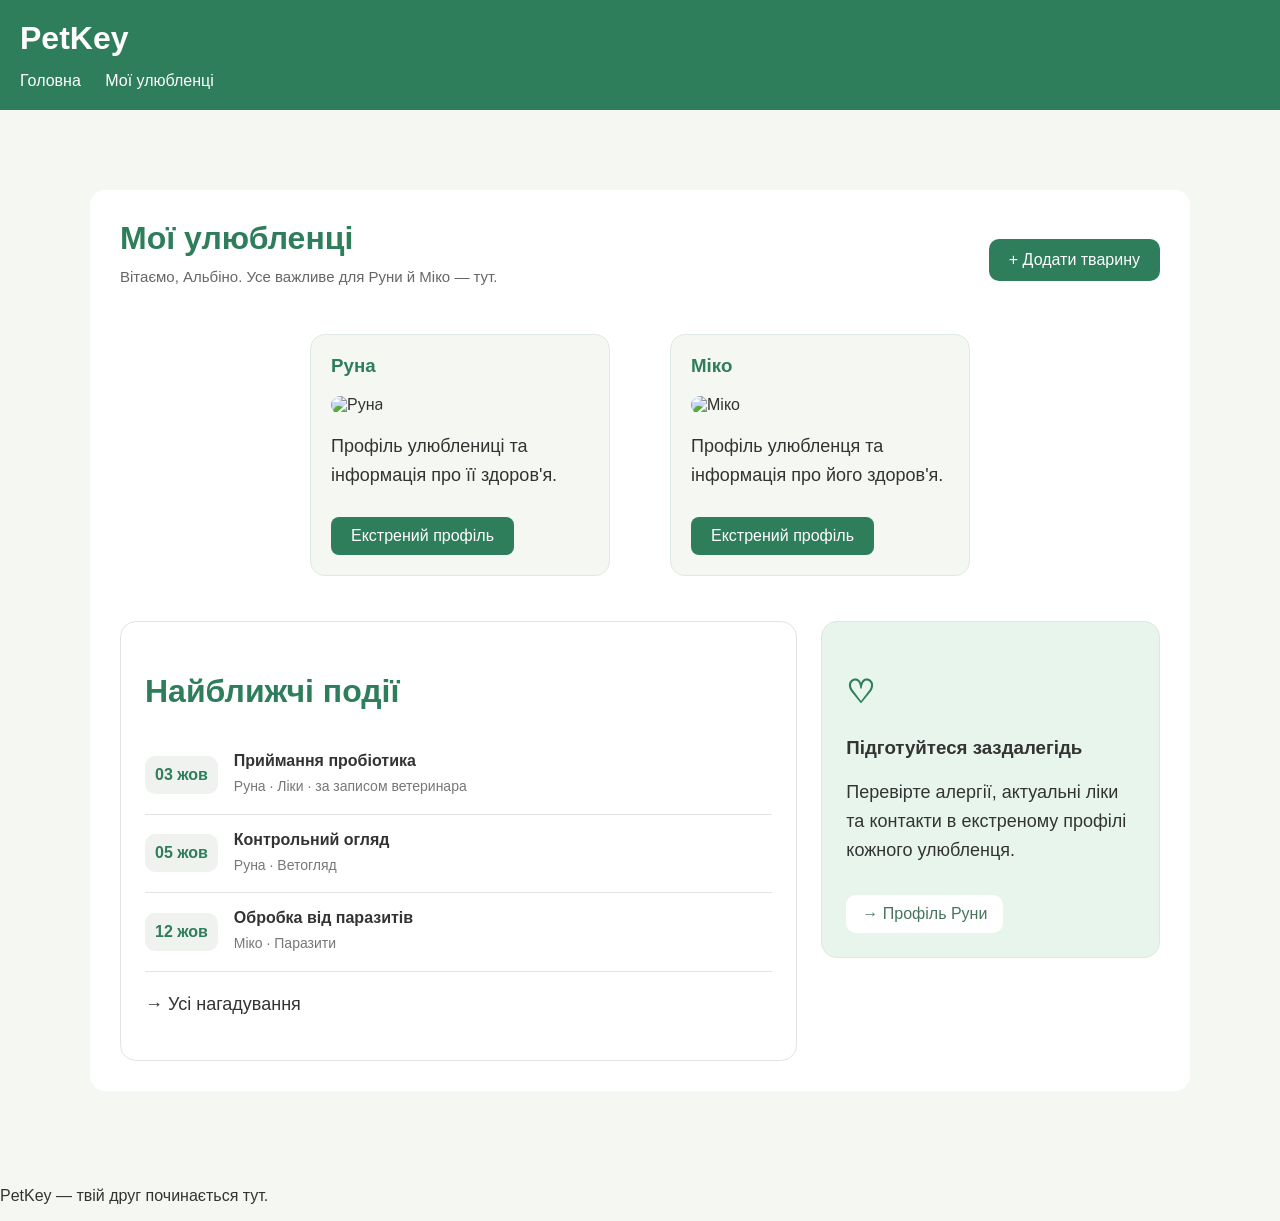
==== animals.html @ b62d8bf2 "Add files via upload" ====
<!DOCTYPE html>
<html lang="uk">
<head>
    <meta charset="UTF-8">
    <meta name="viewport" content="width=device-width, initial-scale=1.0">
    <title>Наші тварини — PetKey</title>
    <link rel="stylesheet" href="style.css">
</head>

<body>
    <header>
        <h1>PetKey</h1>
        <nav>
            <a href="index.html">Головна</a>
            <a href="animals.html">Мої улюбленці</a>
        </nav>
    </header>

    <main>
    <section class="pets-page">
        <div class="pets-heading">
            <div>
                <h2>Мої улюбленці</h2>
                <p>Вітаємо, Альбіно. Усе важливе для Руни й Міко — тут.</p>
            </div>

            <a href="#" class="add-pet-button">+ Додати тварину</a>
        
        </div>
            
<div class="animals-list">
           <div class="animal">
            
    <h3>Руна</h3>
    <img src="images/runa.jpg" alt="Руна">
    <p>Профіль улюблениці та інформація про її здоров'я.</p>
    <a href="emergency.html">Екстрений профіль</a>
</div>

            <div class="animal">
    <h3>Міко</h3>
    <img src="images/miko.jpg" alt="Міко">
    <p>Профіль улюбленця та інформація про його здоров'я.</p>
    <a href="emergency-miko.html">Екстрений профіль</a>
</div>
</div>
     <div class="pets-bottom">
    <div class="pets-events">
        <h2>Найближчі події</h2>

        <div class="event">
            <span>03 жов</span>
            <div>
                <h3>Приймання пробіотика</h3>
                <p>Руна · Ліки · за записом ветеринара</p>
            </div>
        </div>

        <div class="event">
            <span>05 жов</span>
            <div>
                <h3>Контрольний огляд</h3>
                <p>Руна · Ветогляд</p>
            </div>
        </div>

        <div class="event">
            <span>12 жов</span>
            <div>
                <h3>Обробка від паразитів</h3>
                <p>Міко · Паразити</p>
            </div>
        </div>

        <p>→ Усі нагадування</p>
    </div>

    <div class="pets-preparation">
        <h2>♡</h2>
        <h3>Підготуйтеся заздалегідь</h3>
        <p>Перевірте алергії, актуальні ліки та контакти в екстреному профілі кожного улюбленця.</p>
        <a href="emergency.html">→ Профіль Руни</a>
    </div>
</div>   
</section>
    </main>

    <footer>
        <p>PetKey — твій друг починається тут.</p>
    </footer>
</body>
</html>
---- style.css ----
body {
    font-family: Arial, sans-serif;
    background-color: #f5f7f2;
    color: #333333;
    margin: 0;
}
header {
    background-color: #2e7d5b;
    color: white;
    padding: 20px;
}

header h1 {
    margin: 0;
}

nav {
    margin-top: 15px;
}

nav a {
    color: white;
    text-decoration: none;
    margin-right: 20px;
}
main {
    padding: 40px 20px;
}

section {
    background-color: white;
    padding: 30px;
    border-radius: 15px;
    max-width: 800px;
    margin: 0 auto;
}

section h2 {
    color: #2e7d5b;
    font-size: 32px;
}

section p {
    font-size: 18px;
    line-height: 1.6;
}
section a {
    display: inline-block;
    background-color: #2e7d5b;
    color: white;
    padding: 12px 25px;
    border-radius: 8px;
    text-decoration: none;
    margin-top: 10px;
}

section a:hover {
    background-color: #246347;
}
.animal {
    background-color: #ffffff;
    padding: 20px;
    margin: 20px 0;
    border-radius: 12px;
    border: 1px solid #e0e8e2;
}

.animal h3 {
    color: #2e7d5b;
    margin-top: 0;
}

.animal a {
    display: inline-block;
    background-color: #2e7d5b;
    color: white;
    text-decoration: none;
    padding: 10px 20px;
    border-radius: 8px;
    margin-top: 10px;
}

.animal a:hover {
    background-color: #256548;
}
.animal {
    display: inline-block;
    vertical-align: top;
    width: 300px;
    margin: 15px;
    padding: 20px;
    background-color: #f5f7f2;
    border-radius: 15px;
}
.hero {
    display: flex;
    align-items: center;
    justify-content: space-between;
    gap: 40px;
    max-width: 1200px;
    margin: 40px auto;
    padding: 40px;
}

.hero-text {
    flex: 1.1;
    max-width: 500px;
}

.hero-text h1 {
    font-size: 48px;
    line-height: 1.2;
    color: #333333;
}

.hero-text p {
    font-size: 16px;
    line-height: 1.6;
    color: #666666;
}

.hero-image {
    flex: 1;
}

.hero-image img {
    width: 100%;
    height: 500px;
    object-fit: cover;
    border-radius: 25px;
}
.features {
    display: flex;
    justify-content: space-between;
    align-items: center;
    gap: 20px;
    max-width: 1200px;
    margin: 40px auto;
    padding: 25px 20px;
    border-top: 1px solid #e0e8e2;
    border-bottom: 1px solid #e0e8e2;
}

.feature {
    display: flex;
    align-items: center;
    gap: 10px;
    flex: 1;
}

.feature span {
    color: #2e7d5b;
    font-size: 20px;
}

.feature p {
    margin: 0;
    font-size: 14px;
    color: #555555;
}
.info-section {
    max-width: 1200px;
    margin: 80px auto;
    padding: 40px 20px;
}

.info-heading {
    display: flex;
    justify-content: space-between;
    align-items: center;
    gap: 40px;
    margin-bottom: 30px;
}

.info-heading > div {
    flex: 1;
}

.info-heading span {
    color: #2e7d5b;
    font-size: 13px;
}

.info-heading h2 {
    font-size: 32px;
    color: #333333;
    margin-top: 15px;
}

.info-heading > p {
    flex: 1;
    color: #666666;
    font-size: 15px;
    line-height: 1.6;
}

.info-cards {
    display: grid;
    grid-template-columns: repeat(3, 1fr);
    gap: 15px;
}

.info-card {
    background-color: #ffffff;
    border: 1px solid #e0e8e2;
    border-radius: 15px;
    padding: 20px;
}

.info-icon {
    display: inline-block;
    background-color: #edf3ee;
    color: #2e7d5b;
    padding: 10px;
    border-radius: 10px;
    font-size: 20px;
}

.info-card h3 {
    font-size: 17px;
    color: #333333;
    margin-top: 18px;
}

.info-card p {
    font-size: 13px;
    color: #666666;
    line-height: 1.5;
}
.steps-section {
    max-width: 1200px;
    margin: 80px auto;
    padding: 40px 20px;
}

.steps-label {
    font-size: 13px;
    color: #666666;
    margin-bottom: 25px;
}

.steps-section h2 {
    font-size: 32px;
    color: #333333;
    margin-bottom: 30px;
}

.steps {
    display: grid;
    grid-template-columns: repeat(3, 1fr);
    gap: 30px;
}

.step-number {
    font-size: 28px;
    color: #8aa99a;
}

.step h3 {
    font-size: 18px;
    color: #333333;
    margin: 12px 0;
}

.step p {
    font-size: 13px;
    color: #666666;
    line-height: 1.5;
}
.emergency-section {
    display: flex;
    align-items: center;
    justify-content: space-between;
    gap: 40px;
    padding: 60px 40px;
    background-color: #f5f7f2;
}

.emergency-text {
    flex: 1;
}

.emergency-card {
    flex: 1;
    background-color: white;
    padding: 25px;
    border-radius: 20px;
    border: 1px solid #e0e8e2;
}
.emergency-card a {
    display: block;
    text-align: center;
    margin-top: 20px;
}

.emergency-card small {
    display: block;
    margin-top: 12px;
    color: #888888;
}

.emergency-alert {
    background-color: #f8e9e9;
    padding: 15px;
    border-radius: 12px;
    color: #a64b4b;
}
.emergency-card img {
    width: 100px;
    height: 100px;
    object-fit: cover;
    border-radius: 15px;
}
.events-section {
    display: flex;
    justify-content: space-between;
    align-items: center;
    gap: 50px;
    padding: 80px 10%;
    background-color: #f5f7f2;
}

.events-text {
    flex: 1;
}

.events-text h2 {
    font-size: 38px;
    color: #333333;
}

.events-text p {
    color: #777777;
    line-height: 1.6;
}

.events-card {
    flex: 1;
    background-color: white;
    padding: 30px;
    border-radius: 20px;
    border: 1px solid #e0e8e2;
}

.events-card h3 {
    margin-top: 0;
    color: #333333;
}

.event {
    display: flex;
    align-items: center;
    gap: 20px;
    padding: 20px 0;
    border-bottom: 1px solid #e0e8e2;
}

.event span {
    background-color: #f5f7f2;
    color: #2e7d5b;
    padding: 12px;
    border-radius: 10px;
    font-weight: bold;
}

.event strong {
    color: #333333;
}

.event p {
    margin-bottom: 0;
    color: #777777;
    font-size: 14px;
}
.faq-section {
    display: flex;
    gap: 60px;
    padding: 60px 40px;
    background-color: #f5f7f2;
}

.faq-title {
    flex: 1;
}

.faq-list {
    flex: 2;
}

.faq-item {
    padding: 20px 0;
    border-bottom: 1px solid #dce3dc;
}

.faq-item h3 {
    font-size: 18px;
    color: #333333;
}

.faq-item p {
    font-size: 15px;
    line-height: 1.5;
    color: #666666;
}
@media (max-width: 768px)  {
    .faq-section {
        flex-direction: column;
        gap: 20px;
        padding: 30px 20px;
        button {
    width: 100%;
    box-sizing: border-box;
}
    }
}
.final-cta {
    background-color: #2e7d5b;
    color: white;
    padding: 60px;
    display: flex;
    align-items: center;
    justify-content: space-between;
    gap: 30px;
}

.final-cta h2 {
    font-size: 36px;
    line-height: 1.2;
    margin: 0 0 15px;
}

.final-cta p {
    font-size: 16px;
    margin: 0;
}

.final-cta a {
    display: inline-block;
    background-color: #f5f7f2;
    color: #333333;
    text-decoration: none;
    padding: 15px 25px;
    border-radius: 10px;
    white-space: nowrap;
}

.final-cta a:hover {
    background-color: #e0e8e2;
}
.final-cta {
    background-color: #2e7d5b;
    color: white;
    padding: 50px 60px;
    margin: 40px auto;
    border-radius: 20px;
    display: flex;
    align-items: center;
    justify-content: space-between;
    gap: 30px;
}

.final-cta h2 {
    font-size: 32px;
    line-height: 1.2;
    color: #ffffff;
}

.final-cta p {
    font-size: 16px;
    margin: 0;
}

.final-cta a {
    display: inline-block;
    background-color: #f5f7f2;
    color: #333333;
    padding: 14px 25px;
    border-radius: 10px;
    text-decoration: none;
    white-space: nowrap;
}
.pets-heading {
    display: flex;
    justify-content: space-between;
    align-items: center;
    gap: 30px;
    margin-bottom: 25px;
}

.pets-heading h2 {
    margin: 0 0 8px;
    font-size: 32px;
}

.pets-heading p {
    margin: 0;
    color: #666666;
    font-size: 15px;
}

.add-pet-button {
    display: inline-block;
    background-color: #2e7d5b;
    color: white;
    padding: 12px 20px;
    border-radius: 10px;
    text-decoration: none;
    white-space: nowrap;
}
.pets-page {
    max-width: 1100px;
    margin: 40px auto;
    padding: 30px;
}

.pets-notice {
    display: block;
    width: 100%;
    box-sizing: border-box;
    margin: 20px 0 25px;
    padding: 15px;
    background-color: #e8f5ed;
    color: #47745d;
    border-radius: 10px;
    font-size: 14px;
}
.animal img {
    width: 180px;
    height: 180px;
    object-fit: cover;
    border-radius: 15px;
}

.animals-list {
    display: flex;
    justify-content: center;
    align-items: stretch;
    gap: 30px;
    flex-wrap: wrap;
    width: 100%;
    margin: 30px auto;
}
.pets-bottom {
    display: grid;
    grid-template-columns: 2fr 1fr;
    gap: 24px;
    align-items: start;
    width: 100%;
    margin-top: 30px;
}

.pets-events,
.pets-preparation {
    padding: 24px;
    border: 1px solid #e0e5e2;
    border-radius: 16px;
    background: #ffffff;
}

.pets-preparation {
    background: #e8f5ed;
}

.event {
    display: flex;
    align-items: center;
    gap: 16px;
    padding: 16px 0;
    border-bottom: 1px solid #e0e5e2;
}

.event span {
    background: #f0f2f0;
    padding: 10px;
    border-radius: 10px;
    white-space: nowrap;
}

.event h3 {
    margin: 0 0 5px;
    font-size: 16px;
}

.event p {
    margin: 0;
    font-size: 14px;
    color: #777;
}

.pets-preparation a {
    display: inline-block;
    margin-top: 12px;
    padding: 10px 16px;
    background: #ffffff;
    color: #47745d;
    text-decoration: none;
    border-radius: 10px;
}

/* Екстрений профіль Руни */
.emergency-page {
    max-width: 1200px;
    margin: 40px auto;
    padding: 0 20px;
}

.emergency-subtitle {
    color: #7b8581;
    margin-bottom: 30px;
}

.emergency-layout {
    display: grid;
    grid-template-columns: 240px 1.4fr 1fr;
    gap: 18px;
    align-items: start;
}

.pet-info-card,
.info-card {
    background: #ffffff;
    border: 1px solid #e0e7e3;
    border-radius: 18px;
    padding: 20px;
    box-sizing: border-box;
}

.pet-info-card img {
    width: 100%;
    height: 180px;
    object-fit: cover;
    border-radius: 12px;
}

.pet-info-card h2 {
    margin: 14px 0;
}

.info-label {
    color: #89938e;
    font-size: 12px;
    margin-bottom: 4px;
}

.pet-details {
    display: flex;
    gap: 30px;
}

.medical-info,
.contact-info {
    display: flex;
    flex-direction: column;
    gap: 16px;
}
.medical-info .info-card,
.contact-info .info-card {
    width: 100%;
}

.info-card h3 {
    margin-top: 0;
    font-size: 17px;
}

.allergy-card {
    background: #fff6f4;
    color: #a65d58;
}

.info-card small {
    color: #89938e;
    font-size: 11px;
}

.phone {
    font-size: 18px;
    font-weight: 600;
}

.contact-button {
    display: block;
    text-align: center;
    text-decoration: none;
    padding: 12px;
    border-radius: 10px;
    margin: 12px 0;
}

.owner-button {
    background: #bd5555;
    color: white;
}

.clinic-button {
    background: #ffffff;
    color: #52645a;
    border: 1px solid #dce4df;
}

.course-label {
    display: inline-block;
    background: #e8f1eb;
    color: #65846f;
    padding: 6px 10px;
    border-radius: 20px;
    font-size: 12px;
}

.share-panel {
    display: flex;
    justify-content: space-between;
    align-items: center;
    gap: 20px;
    background: #e8f1eb;
    border-radius: 16px;
    padding: 18px 24px;
    margin-top: 24px;
}

.share-panel p {
    font-size: 12px;
    color: #7b8581;
}

.share-button {
    background: #4c9278;
    color: white;
    border: none;
    border-radius: 10px;
    padding: 14px 20px;
    cursor: pointer;
}

/* Для вузького екрана */
@media (max-width: 800px) {
    .emergency-layout {
        grid-template-columns: 1fr;
    }

    .share-panel {
        flex-direction: column;
        align-items: stretch;
    }
}
/* Екстрений профіль Міко */
.pet-info {
    background: white;
    border-radius: 20px;
    padding: 30px;
    max-width: 900px;
    margin: 40px auto;
    box-shadow: 0 4px 15px rgba(0, 0, 0, 0.08);
}

.pet-info h2 {
    color: #4c9278;
    margin-bottom: 25px;
}

.pet-info h3 {
    color: #4c9278;
    margin-top: 25px;
}

.pet-info p {
    color: #555;
    line-height: 1.7;
}

.pet-info img {
    width: 220px;
    height: 220px;
    object-fit: cover;
    border-radius: 18px;
    margin-bottom: 20px;
}
/* Картка екстреного профілю Міко */
.pet-info {
    background: white;
    padding: 25px;
    border-radius: 20px;
    box-shadow: 0 4px 15px rgba(0, 0, 0, 0.08);
    max-width: 800px;
    margin: 30px auto;
}

/* Екстрений профіль Міко */

.emergency-page {
    max-width: 1200px;
    margin: 40px auto;
    padding: 0 20px;
}

.emergency-subtitle {
    color: #7b8581;
    margin-bottom: 30px;
}

.emergency-layout {
    display: grid;
    grid-template-columns: 240px 1.4fr 1fr;
    gap: 18px;
    align-items: start;
}

.pet-info-card,
.info-card {
    background: #ffffff;
    border: 1px solid #e0e7e3;
    border-radius: 18px;
    padding: 20px;
    box-sizing: border-box;
}

.pet-info-card img {
    width: 100%;
    height: 180px;
    object-fit: cover;
    border-radius: 12px;
}

.pet-info-card h2 {
    margin: 14px 0;
}

.info-label {
    color: #89938e;
    font-size: 12px;
    margin-bottom: 4px;
}

.pet-info-card p,
.info-card p {
    margin-top: 4px;
    margin-bottom: 18px;
}

.medical-info,
.contact-info {
    display: flex;
    flex-direction: column;
    gap: 16px;
}

.info-card h3 {
    margin-top: 0;
    font-size: 17px;
}

.phone {
    font-size: 18px;
    font-weight: 600;
}

.share-panel {
    display: flex;
    justify-content: space-between;
    align-items: center;
    gap: 20px;
    background: #e8f1eb;
    border-radius: 16px;
    padding: 18px 24px;
    margin-top: 24px;
}

.share-panel p {
    font-size: 12px;
    color: #7b8581;
}

.share-button {
    background: #4c9278;
    color: white;
    border: none;
    border-radius: 10px;
    padding: 14px 20px;
    cursor: pointer;
}

.share-button:hover {
    background: #39785f;
}

@media (max-width: 800px) {
    .emergency-layout {
        grid-template-columns: 1fr;
    }

    .share-panel {
        flex-direction: column;
        align-items: stretch;
    }

}

/* ===== Мобільна адаптація PetKey ===== */

*,
*::before,
*::after {
    box-sizing: border-box;
}

html {
    width: 100%;
    overflow-x: clip;
}

body {
    width: 100%;
    min-width: 0;
    margin: 0;
    overflow-wrap: break-word;
}

img {
    max-width: 100%;
}

@media (max-width: 800px) {
    header {
        padding: 16px 20px;
    }

    nav {
        display: flex;
        flex-wrap: wrap;
        gap: 12px;
    }

    nav a {
        margin-right: 0;
    }

    main {
        padding: 20px 14px;
    }

    section {
        width: 100%;
        max-width: 100%;
        padding: 22px 18px;
    }

    section h2 {
        font-size: 27px;
    }

    .hero {
        flex-direction: column;
        align-items: stretch;
        gap: 24px;
        width: 100%;
        margin: 20px auto;
        padding: 20px 16px;
    }

    .hero-text {
        width: 100%;
        max-width: 100%;
        min-width: 0;
    }

    .hero-text h1 {
        font-size: clamp(30px, 7vw, 40px);
    }

    .hero-image {
        width: 100%;
        min-width: 0;
    }

    .hero-image img {
        width: 100%;
        height: auto;
        max-height: 360px;
        object-fit: cover;
    }

    .features {
        flex-direction: column;
        align-items: stretch;
        gap: 18px;
        padding: 24px 16px;
    }

    .feature {
        width: 100%;
        min-width: 0;
    }

    .info-section,
    .steps-section {
        width: 100%;
        margin: 35px auto;
        padding: 25px 16px;
    }

    .info-heading {
        flex-direction: column;
        align-items: stretch;
        gap: 12px;
    }

    .info-heading > div,
    .info-heading > p {
        width: 100%;
        min-width: 0;
    }

    .info-heading h2,
    .steps-section h2 {
        font-size: 27px;
    }

    .info-cards,
    .steps {
        grid-template-columns: minmax(0, 1fr);
        gap: 16px;
    }

    .info-card,
    .step {
        min-width: 0;
    }

    .emergency-section,
    .events-section,
    .faq-section,
    .final-cta {
        flex-direction: column;
        align-items: stretch;
        gap: 22px;
        width: 100%;
        padding: 28px 18px;
    }

    .emergency-text,
    .emergency-card,
    .events-text,
    .events-card,
    .faq-title,
    .faq-list {
        width: 100%;
        min-width: 0;
    }

    .events-text h2,
    .final-cta h2 {
        font-size: 28px;
    }

    .final-cta {
        margin: 24px auto;
    }

    .final-cta a {
        align-self: flex-start;
        max-width: 100%;
        white-space: normal;
        text-align: center;
    }

    .pets-page {
        width: 100%;
        margin: 20px auto;
        padding: 20px 14px;
    }

    .pets-heading {
        flex-direction: column;
        align-items: stretch;
        gap: 16px;
    }

    .pets-heading h2 {
        font-size: 27px;
    }

    .add-pet-button {
        align-self: flex-start;
        max-width: 100%;
        white-space: normal;
        text-align: center;
    }

    .animals-list {
        display: grid;
        grid-template-columns: minmax(0, 1fr);
        gap: 18px;
    }

    .animal {
        width: 100%;
        min-width: 0;
        margin: 0;
        padding: 18px;
    }

    .animal img {
        max-width: 100%;
        height: auto;
        aspect-ratio: 1;
        object-fit: cover;
    }

    .pets-bottom {
        grid-template-columns: minmax(0, 1fr);
        gap: 18px;
    }

    .pets-events,
    .pets-preparation {
        min-width: 0;
        padding: 18px;
    }

    .emergency-page {
        width: 100%;
        margin: 24px auto;
        padding: 0 14px;
    }

    .emergency-layout {
        grid-template-columns: minmax(0, 1fr);
        gap: 16px;
    }

    .pet-info-card,
    .medical-info,
    .contact-info {
        width: 100%;
        min-width: 0;
    }

    .pet-details {
        flex-direction: column;
        gap: 16px;
    }

    .share-panel {
        flex-direction: column;
        align-items: stretch;
        padding: 18px;
    }

    .share-button {
        width: 100%;
    }

    .pet-info {
        width: calc(100% - 28px);
        max-width: 100%;
        margin: 20px auto;
        padding: 20px;
    }

    .pet-info img {
        max-width: 100%;
        height: auto;
    }

    .event {
        gap: 12px;
        min-width: 0;
    }

    .event > * {
        min-width: 0;
    }

    button,
    input,
    select,
    textarea {
        max-width: 100%;
    }
}

@media (max-width: 400px) {
    .hero-text h1 {
        font-size: 29px;
    }

    .info-heading h2,
    .steps-section h2,
    .pets-heading h2 {
        font-size: 24px;
    }

    .info-card,
    .events-card,
    .emergency-card {
        padding: 16px;
    }

    .final-cta {
        padding: 24px 16px;
    }
}
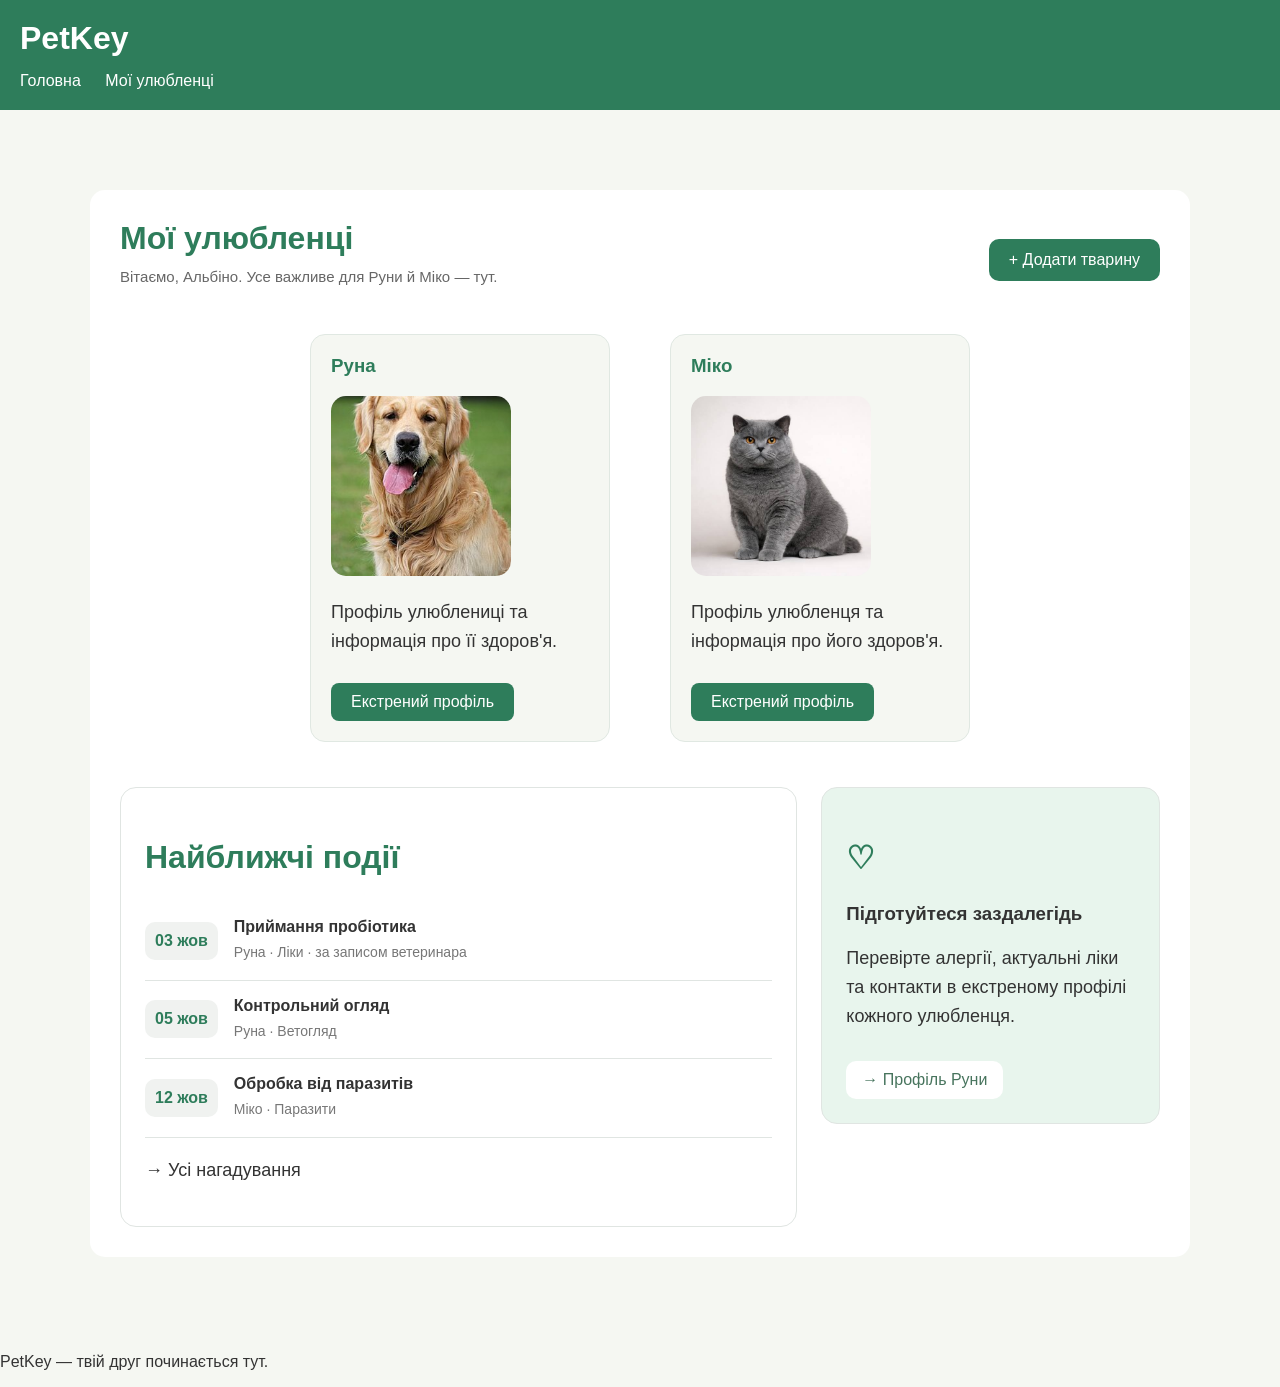
==== commit b73b840c: "Update animals.html" ====
--- a/animals.html
+++ b/animals.html
@@ -32,14 +32,14 @@
            <div class="animal">
             
     <h3>Руна</h3>
-    <img src="images/runa.jpg" alt="Руна">
+   <img src="runa.jpg" alt="Руна">
     <p>Профіль улюблениці та інформація про її здоров'я.</p>
     <a href="emergency.html">Екстрений профіль</a>
 </div>
 
             <div class="animal">
     <h3>Міко</h3>
-    <img src="images/miko.jpg" alt="Міко">
+    <img src="miko.jpg" alt="Міко">
     <p>Профіль улюбленця та інформація про його здоров'я.</p>
     <a href="emergency-miko.html">Екстрений профіль</a>
 </div>
@@ -89,4 +89,4 @@
         <p>PetKey — твій друг починається тут.</p>
     </footer>
 </body>
-</html>+</html>
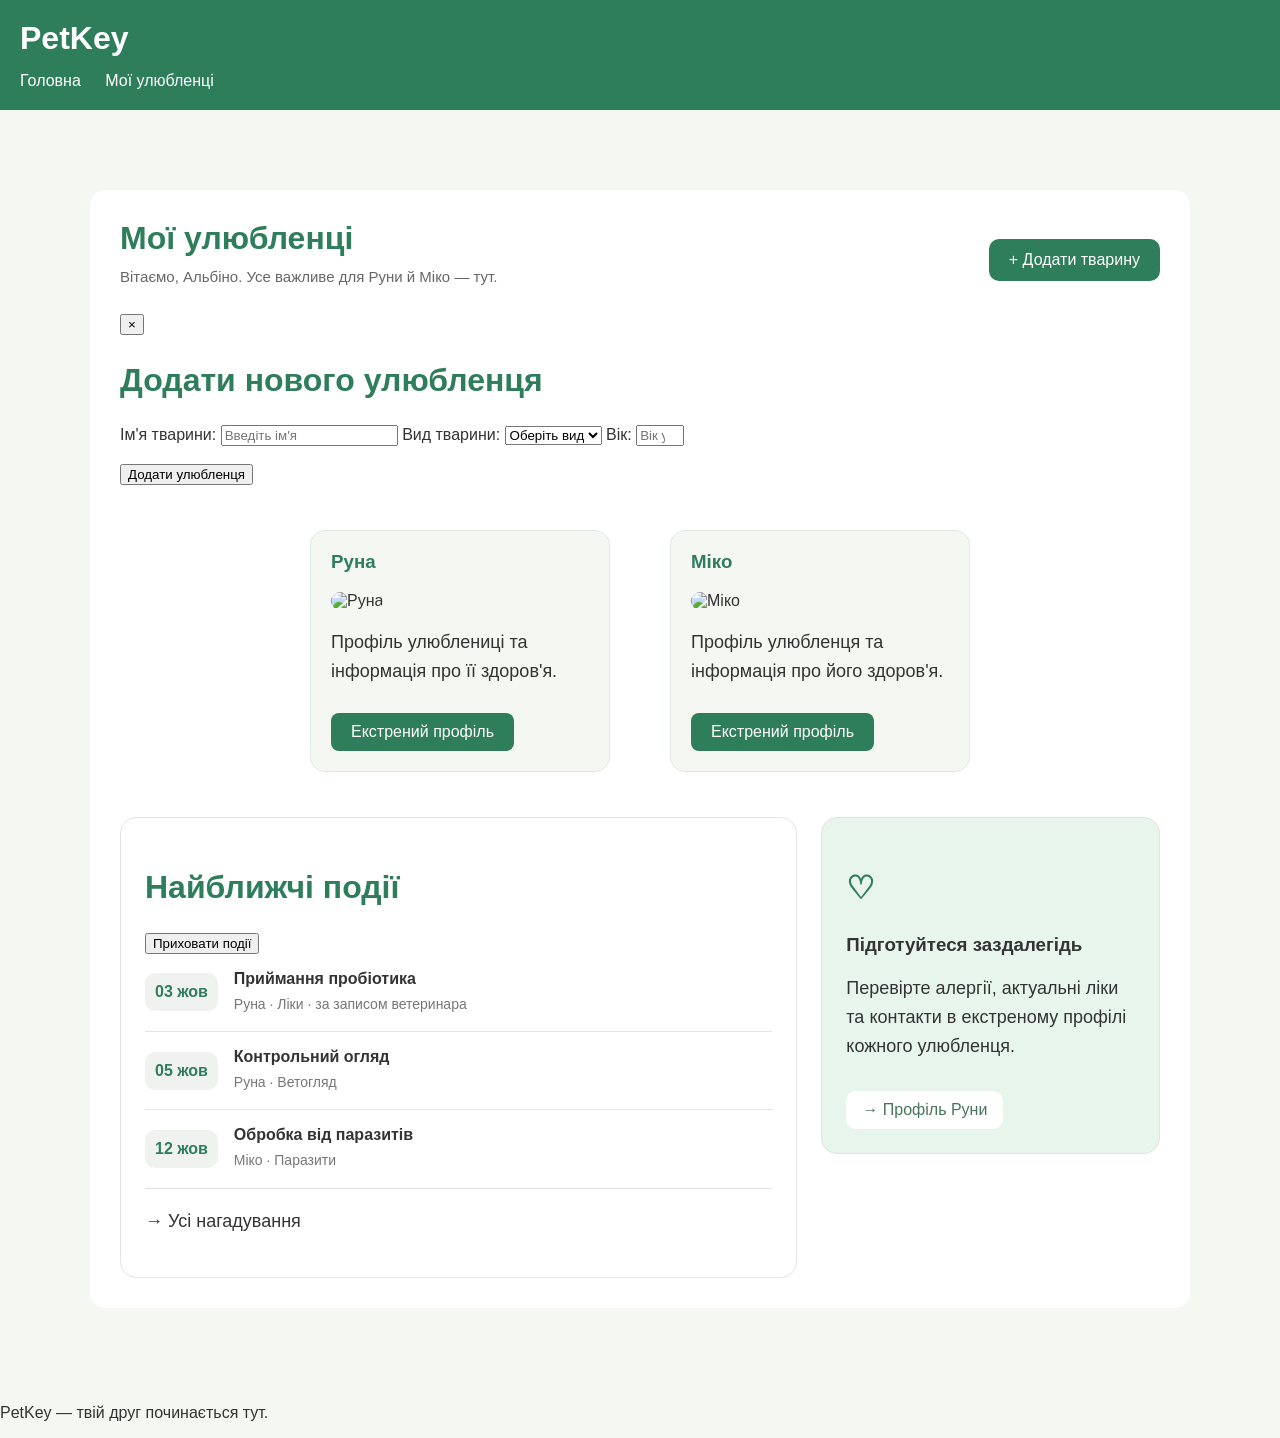
==== commit a506d671: "Update animals.html" ====
--- a/animals.html
+++ b/animals.html
@@ -24,22 +24,49 @@
                 <p>Вітаємо, Альбіно. Усе важливе для Руни й Міко — тут.</p>
             </div>
 
-            <a href="#" class="add-pet-button">+ Додати тварину</a>
+           <a href="#" class="add-pet-button" id="addPetButton">+ Додати тварину</a>
         
         </div>
+        <div class="modal" id="petModal">
+    <div class="modal-content">
+        <button type="button" id="closeModal" class="close-modal">×</button>
+
+        <h2>Додати нового улюбленця</h2>
+
+        <form id="petForm">
+            <label for="petName">Ім'я тварини:</label>
+            <input type="text" id="petName" placeholder="Введіть ім'я">
+
+            <label for="petType">Вид тварини:</label>
+            <select id="petType">
+                <option value="">Оберіть вид</option>
+                <option value="Собака">Собака</option>
+                <option value="Кіт">Кіт</option>
+                <option value="Інше">Інше</option>
+            </select>
+
+            <label for="petAge">Вік:</label>
+            <input type="number" id="petAge" min="0" max="50" placeholder="Вік у роках">
+
+            <p id="formError" class="form-error"></p>
+
+            <button type="submit">Додати улюбленця</button>
+        </form>
+    </div>
+</div>
             
 <div class="animals-list">
            <div class="animal">
             
     <h3>Руна</h3>
-   <img src="runa.jpg" alt="Руна">
+    <img src="images/runa.jpg" alt="Руна">
     <p>Профіль улюблениці та інформація про її здоров'я.</p>
     <a href="emergency.html">Екстрений профіль</a>
 </div>
 
             <div class="animal">
     <h3>Міко</h3>
-    <img src="miko.jpg" alt="Міко">
+    <img src="images/miko.jpg" alt="Міко">
     <p>Профіль улюбленця та інформація про його здоров'я.</p>
     <a href="emergency-miko.html">Екстрений профіль</a>
 </div>
@@ -47,6 +74,9 @@
      <div class="pets-bottom">
     <div class="pets-events">
         <h2>Найближчі події</h2>
+        <button type="button" id="toggleEventsButton">
+    Приховати події
+</button>
 
         <div class="event">
             <span>03 жов</span>
@@ -85,8 +115,11 @@
 </section>
     </main>
 
-    <footer>
+       <footer>
         <p>PetKey — твій друг починається тут.</p>
     </footer>
+
+    <script src="script.js"></script>
+    <script src="navigation.js"></script>
 </body>
 </html>
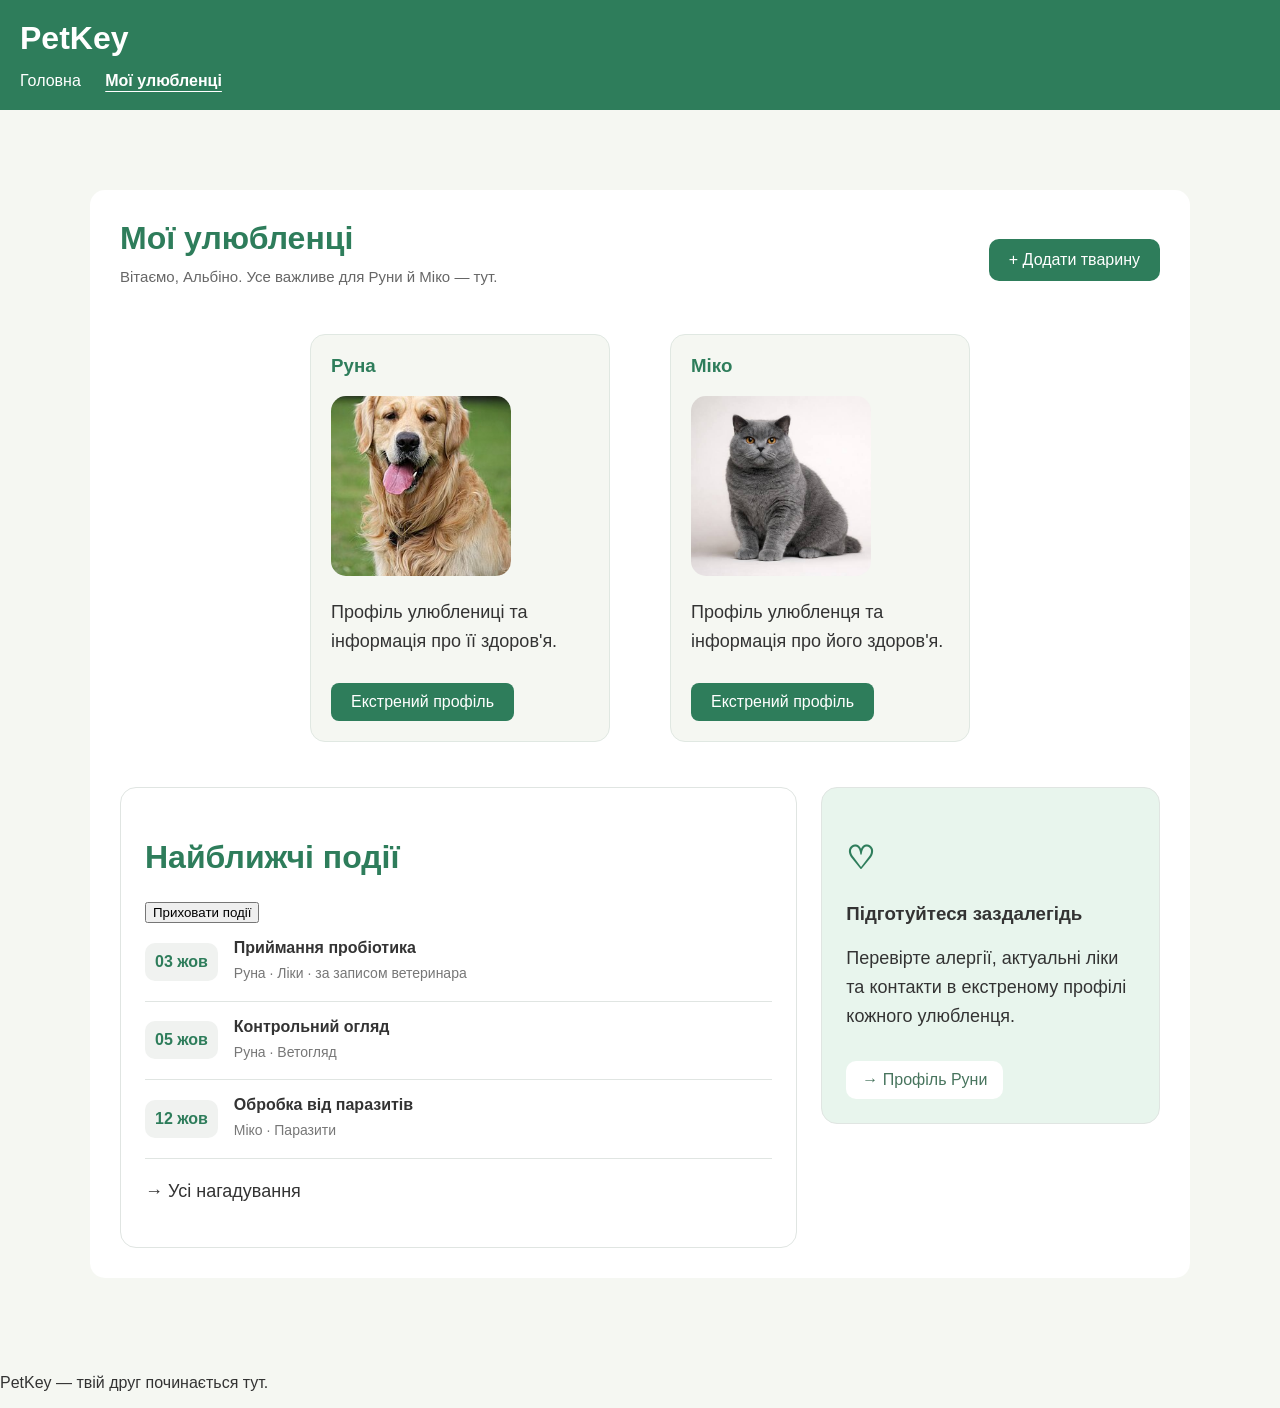
==== commit 14fb95e9: "Update animals.html" ====
--- a/animals.html
+++ b/animals.html
@@ -59,14 +59,14 @@
            <div class="animal">
             
     <h3>Руна</h3>
-    <img src="images/runa.jpg" alt="Руна">
+    <img src="runa.jpg" alt="Руна">
     <p>Профіль улюблениці та інформація про її здоров'я.</p>
     <a href="emergency.html">Екстрений профіль</a>
 </div>
 
             <div class="animal">
     <h3>Міко</h3>
-    <img src="images/miko.jpg" alt="Міко">
+    <img src="miko.jpg" alt="Міко">
     <p>Профіль улюбленця та інформація про його здоров'я.</p>
     <a href="emergency-miko.html">Екстрений профіль</a>
 </div>
--- a/style.css
+++ b/style.css
@@ -1200,3 +1200,88 @@
         padding: 24px 16px;
     }
 }
+
+/* Модальне вікно додавання улюбленця */
+.modal {
+    display: none;
+    position: fixed;
+    z-index: 1000;
+    inset: 0;
+    background: rgba(0, 0, 0, 0.55);
+    justify-content: center;
+    align-items: center;
+    padding: 20px;
+}
+
+.modal.active {
+    display: flex;
+}
+
+.modal-content {
+    background: #ffffff;
+    width: 100%;
+    max-width: 450px;
+    padding: 30px;
+    border-radius: 20px;
+    position: relative;
+    box-shadow: 0 10px 35px rgba(0, 0, 0, 0.2);
+}
+
+.modal-content h2 {
+    color: #27815f;
+    margin-bottom: 20px;
+}
+
+.close-modal {
+    position: absolute;
+    top: 12px;
+    right: 15px;
+    border: none;
+    background: none;
+    font-size: 28px;
+    cursor: pointer;
+}
+
+#petForm {
+    display: flex;
+    flex-direction: column;
+    gap: 12px;
+}
+
+#petForm input,
+#petForm select {
+    width: 100%;
+    padding: 12px;
+    border: 1px solid #cccccc;
+    border-radius: 8px;
+    font-size: 15px;
+    box-sizing: border-box;
+}
+
+#petForm button {
+    padding: 12px;
+    background: #27815f;
+    color: white;
+    border: none;
+    border-radius: 8px;
+    cursor: pointer;
+    font-size: 16px;
+}
+
+.form-error {
+    color: #d93025;
+    font-size: 14px;
+}
+
+.event-hidden {
+    display: none !important;
+}
+
+nav a.nav-active {
+    color: #ffffff;
+    font-weight: bold;
+    text-decoration: underline;
+    text-underline-offset: 5px;
+}
+
+
